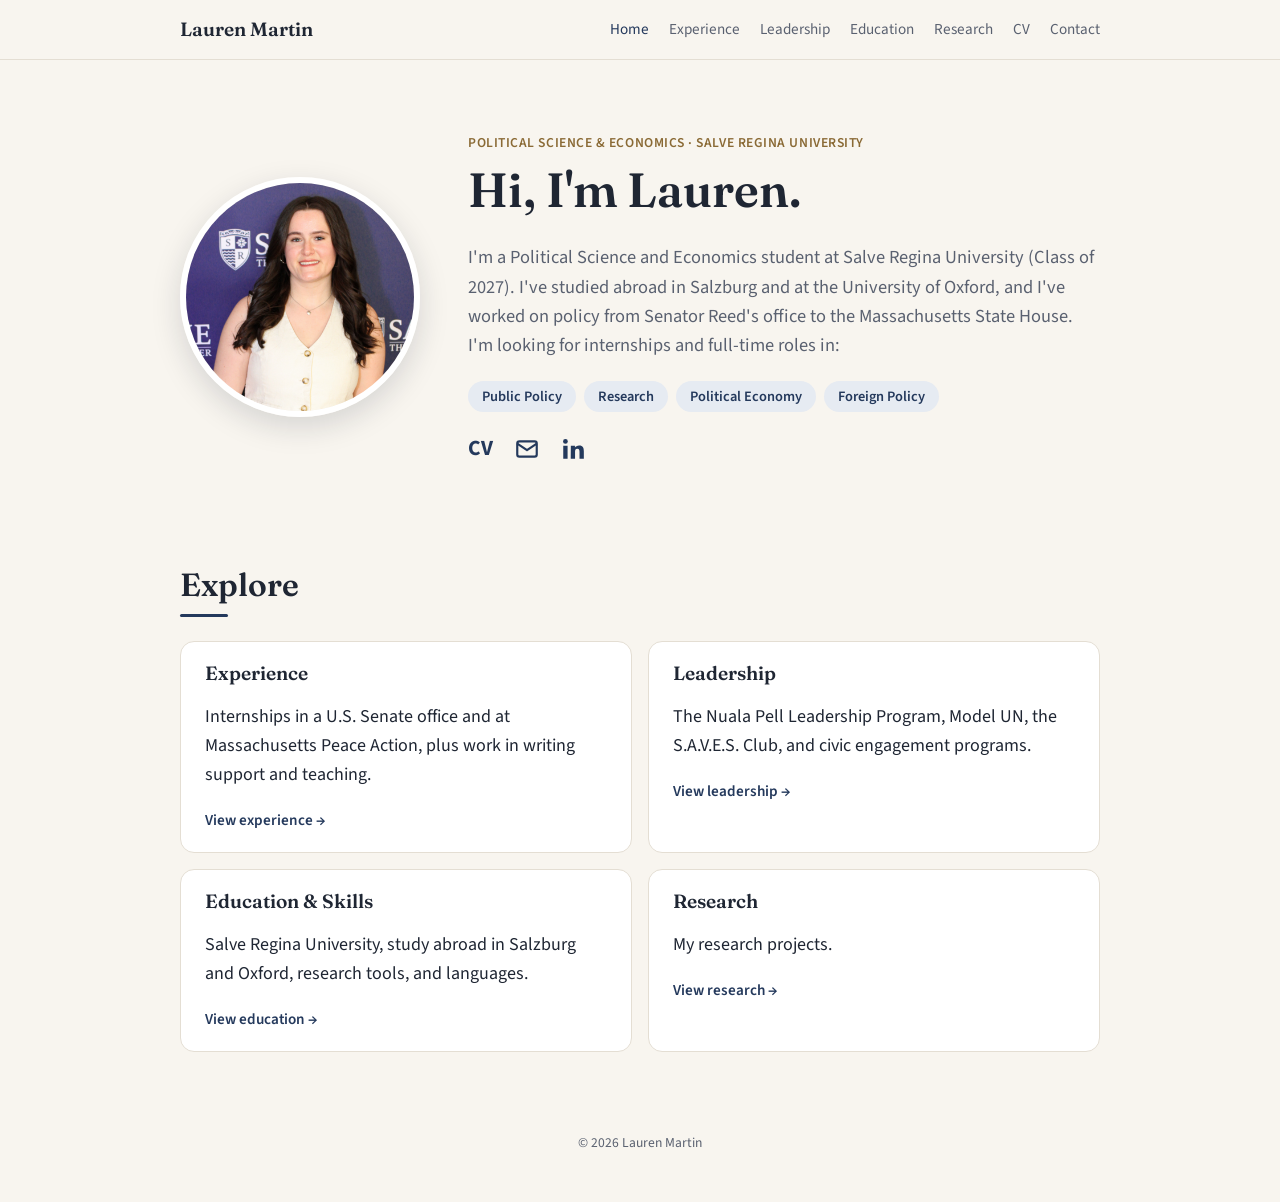
==== index.html @ 4d29168d "Initial version of personal website Co-Authored-By: Claude Opus 5.5 <noreply@anthropic.com>" ====
<!DOCTYPE html>
<html lang="en">
<head>
  <meta charset="UTF-8">
  <meta name="viewport" content="width=device-width, initial-scale=1">
  <title>Lauren Martin</title>
  <meta name="description" content="Lauren Martin, Political Science & Economics student at Salve Regina University, interested in public policy, research, political economy, and foreign policy.">
  <link rel="preconnect" href="https://fonts.googleapis.com">
  <link rel="preconnect" href="https://fonts.gstatic.com" crossorigin>
  <link href="https://fonts.googleapis.com/css2?family=Fraunces:opsz,wght@9..144,600&family=Source+Sans+3:wght@400;600&display=swap" rel="stylesheet">
  <link rel="stylesheet" href="styles.css">
</head>
<body>

  <nav class="nav">
    <div class="wrap">
      <a class="brand" href="index.html">Lauren Martin</a>
      <ul>
        <li><a class="link current" href="index.html">Home</a></li>
        <li><a class="link" href="experience.html">Experience</a></li>
        <li><a class="link" href="leadership.html">Leadership</a></li>
        <li><a class="link" href="education.html">Education</a></li>
        <li><a class="link" href="research.html">Research</a></li>
        <li><a class="link" href="cv.html">CV</a></li>
        <li><a class="link" href="contact.html">Contact</a></li>
      </ul>
    </div>
  </nav>

  <!-- Intro -->
  <header class="hero">
    <div class="wrap">
      <img src="headshot.png" alt="Portrait of Lauren Martin">
      <div>
        <p class="eyebrow">Political Science &amp; Economics · Salve Regina University</p>
        <h1>Hi, I'm Lauren.</h1>
        <p class="lead">
          I'm a Political Science and Economics student at Salve Regina University
          (Class of 2027). I've studied abroad in Salzburg and at the University of Oxford,
          and I've worked on policy from Senator Reed's office to the Massachusetts State House.
          I'm looking for internships and full-time roles in:
        </p>
        <ul class="tags">
          <li>Public Policy</li>
          <li>Research</li>
          <li>Political Economy</li>
          <li>Foreign Policy</li>
        </ul>
        <div class="hero-actions">
          <div class="icon-links">
            <a class="cv-icon" href="Lauren-Martin-CV.pdf" download aria-label="Download CV" title="Download CV">CV</a>
            <a href="mailto:laurenrmartin9@gmail.com" aria-label="Email" title="Email">
              <svg viewBox="0 0 24 24" fill="none" stroke="currentColor" stroke-width="2" stroke-linejoin="round" aria-hidden="true"><rect x="3" y="5" width="18" height="14" rx="2"/><path d="m3 7 9 6 9-6"/></svg>
            </a>
            <a href="https://www.linkedin.com/in/lauren-r-martin9" target="_blank" rel="noopener" aria-label="LinkedIn" title="LinkedIn">
              <svg viewBox="0 0 24 24" fill="currentColor" aria-hidden="true"><rect x="3" y="9" width="4" height="12"/><circle cx="5" cy="5" r="2.2"/><path d="M10 9h3.8v1.7c.6-1 1.9-2 3.9-2 3.6 0 4.3 2.4 4.3 5.4V21h-4v-6c0-1.5 0-3.3-2-3.3s-2.1 1.5-2.1 3.2V21h-4z"/></svg>
            </a>
          </div>
        </div>
      </div>
    </div>
  </header>

  <!-- Links to the other pages -->
  <main class="wrap">
    <section>
      <h2>Explore</h2>
      <div class="explore">
        <a class="card" href="experience.html">
          <h3>Experience</h3>
          <p>Internships in a U.S. Senate office and at Massachusetts Peace Action, plus work in writing support and teaching.</p>
          <p class="more">View experience →</p>
        </a>
        <a class="card" href="leadership.html">
          <h3>Leadership</h3>
          <p>The Nuala Pell Leadership Program, Model UN, the S.A.V.E.S. Club, and civic engagement programs.</p>
          <p class="more">View leadership →</p>
        </a>
        <a class="card" href="education.html">
          <h3>Education &amp; Skills</h3>
          <p>Salve Regina University, study abroad in Salzburg and Oxford, research tools, and languages.</p>
          <p class="more">View education →</p>
        </a>
        <a class="card" href="research.html">
          <h3>Research</h3>
          <p>My research projects.</p>
          <p class="more">View research →</p>
        </a>
      </div>
    </section>
  </main>

  <footer>© 2026 Lauren Martin</footer>

</body>
</html>
---- styles.css ----
/* Lauren Martin — personal site styles */

:root {
  --bg: #f8f5ef;
  --surface: #ffffff;
  --text: #1f2633;
  --muted: #5a6170;
  --accent: #24395c;      /* navy */
  --accent-soft: #e6ebf2;
  --sage: #8a6a35;        /* sand */
  --border: #e4ded3;
  --radius: 14px;
  --max: 960px;
}

* { box-sizing: border-box; }

html { scroll-behavior: smooth; }

body {
  margin: 0;
  background: var(--bg);
  color: var(--text);
  font-family: "Source Sans 3", "Segoe UI", sans-serif;
  font-size: 18px;
  line-height: 1.6;
}

h1, h2, h3 {
  font-family: "Fraunces", Georgia, serif;
  font-weight: 600;
  line-height: 1.2;
  margin: 0 0 0.5em;
}

a { color: var(--accent); }

.wrap {
  max-width: var(--max);
  margin: 0 auto;
  padding: 0 20px;
}

/* ---------- Navigation ---------- */
.nav {
  position: sticky;
  top: 0;
  z-index: 10;
  background: rgba(248, 245, 239, 0.92);
  backdrop-filter: blur(6px);
  border-bottom: 1px solid var(--border);
}
.nav .wrap {
  display: flex;
  align-items: center;
  justify-content: space-between;
  gap: 16px;
  padding-top: 14px;
  padding-bottom: 14px;
  flex-wrap: wrap;
}
.nav .brand {
  font-family: "Fraunces", Georgia, serif;
  font-size: 1.2rem;
  font-weight: 600;
  color: var(--text);
  text-decoration: none;
}
.nav ul {
  list-style: none;
  display: flex;
  flex-wrap: wrap;
  gap: 4px 20px;
  margin: 0;
  padding: 0;
}
.nav a.link {
  color: var(--muted);
  text-decoration: none;
  font-size: 0.95rem;
}
.nav a.link:hover,
.nav a.link.current { color: var(--accent); }

/* ---------- Hero ---------- */
.hero {
  padding: 72px 0 56px;
}
.hero .wrap {
  display: grid;
  grid-template-columns: 240px 1fr;
  gap: 48px;
  align-items: center;
}
.hero img {
  width: 240px;
  height: 240px;
  object-fit: cover;
  object-position: center 20%;
  border-radius: 50%;
  border: 6px solid var(--surface);
  box-shadow: 0 10px 30px rgba(20, 30, 50, 0.15);
}
.hero .eyebrow {
  color: var(--sage);
  font-weight: 600;
  letter-spacing: 0.04em;
  text-transform: uppercase;
  font-size: 0.85rem;
  margin: 0 0 8px;
}
.hero h1 { font-size: 3rem; }
.hero .lead {
  font-size: 1.15rem;
  color: var(--muted);
  margin: 0 0 20px;
}
.tags {
  display: flex;
  flex-wrap: wrap;
  gap: 8px;
  padding: 0;
  margin: 0 0 24px;
  list-style: none;
}
.tags li {
  background: var(--accent-soft);
  color: var(--accent);
  border-radius: 999px;
  padding: 4px 14px;
  font-size: 0.9rem;
  font-weight: 600;
}
.button {
  display: inline-block;
  background: var(--accent);
  color: #fff;
  text-decoration: none;
  padding: 10px 22px;
  border-radius: 999px;
  font-weight: 600;
}
.button:hover { background: #1a2a45; }
.button-outline {
  background: transparent;
  color: var(--accent);
  border: 2px solid var(--accent);
  padding: 8px 20px;
}
.button-outline:hover { background: var(--accent); color: #fff; }
.contact-buttons {
  display: flex;
  flex-wrap: wrap;
  justify-content: center;
  gap: 12px;
}

/* ---------- Home: button + icon links ---------- */
.hero-actions {
  display: flex;
  align-items: center;
  flex-wrap: wrap;
  gap: 16px 28px;
}
.icon-links {
  display: flex;
  align-items: center;
  gap: 20px;
}
.icon-links a {
  color: var(--accent);
  text-decoration: none;
  display: inline-flex;
  align-items: center;
  transition: opacity 0.15s, transform 0.15s;
}
.icon-links a:hover {
  opacity: 0.75;
  transform: translateY(-2px);
}
.icon-links svg {
  width: 26px;
  height: 26px;
}
.icon-links .cv-icon {
  font-family: "Source Sans 3", "Segoe UI", sans-serif;
  font-weight: 700;
  font-size: 1.35rem;
  line-height: 1;
  letter-spacing: 0.02em;
}

/* ---------- Sections ---------- */
section { padding: 48px 0; }
section h2 {
  font-size: 2rem;
  margin-bottom: 24px;
}
section h2::after {
  content: "";
  display: block;
  width: 48px;
  height: 3px;
  background: var(--accent);
  margin-top: 10px;
  border-radius: 2px;
}

.cards {
  display: grid;
  gap: 16px;
}
.card {
  background: var(--surface);
  border: 1px solid var(--border);
  border-radius: var(--radius);
  padding: 20px 24px;
}
.card h3 {
  font-size: 1.2rem;
  margin-bottom: 2px;
}
.card .meta {
  color: var(--muted);
  font-size: 0.92rem;
  margin: 0 0 8px;
}
.card p:last-child { margin-bottom: 0; }

.two-col {
  display: grid;
  grid-template-columns: 1fr 1fr;
  gap: 16px;
}

.skills dt {
  font-weight: 600;
  color: var(--sage);
  margin-top: 12px;
}
.skills dt:first-child { margin-top: 0; }
.skills dd { margin: 2px 0 0; }

/* ---------- Contact / footer ---------- */
.contact {
  text-align: center;
  background: var(--accent-soft);
  border-radius: var(--radius);
  padding: 40px 24px;
}
.contact h2::after,
.contact .page-title::after { margin-left: auto; margin-right: auto; }
.contact p { color: var(--muted); }

footer {
  text-align: center;
  color: var(--muted);
  font-size: 0.85rem;
  padding: 32px 0 48px;
}

/* ---------- Inner pages ---------- */
.page-title {
  font-size: 2.6rem;
  margin: 0 0 8px;
}
.page-title::after {
  content: "";
  display: block;
  width: 48px;
  height: 3px;
  background: var(--accent);
  margin-top: 12px;
  border-radius: 2px;
}
.page-intro {
  color: var(--muted);
  font-size: 1.1rem;
  margin: 0 0 32px;
}
main.page { padding: 56px 20px 24px; }
main.page section { padding: 0 0 40px; }main.page section h2 { font-size: 1.6rem; }

/* ---------- CV-style list (organization / role / dates) ---------- */
.cv-list {
  display: grid;
  gap: 16px;
}
.cv-item {
  background: var(--surface);
  border: 1px solid var(--border);
  border-radius: var(--radius);
  padding: 20px 24px;
}
.cv-head {
  display: flex;
  justify-content: space-between;
  align-items: baseline;
  flex-wrap: wrap;
  gap: 0 24px;
}
.cv-item h3 {
  font-family: "Source Sans 3", "Segoe UI", sans-serif;
  font-weight: 400;
  font-size: 1.1rem;
  margin: 0;
}
.cv-item h3 strong { font-weight: 700; }
.cv-item p { margin: 0; }
.cv-dates {
  color: var(--muted);
  white-space: nowrap;
}
.cv-desc {
  color: var(--muted);
  font-size: 0.95rem;
  margin-top: 4px !important;
}

/* ---------- CV page ---------- */
.cv-actions {
  display: flex;
  flex-wrap: wrap;
  gap: 12px;
  margin: -12px 0 40px;
}
/* On the CV page, each section's entries sit together in one box */
.cv-page .cv-list {
  gap: 0;
  background: var(--surface);
  border: 1px solid var(--border);
  border-radius: var(--radius);
  overflow: hidden;
}
.cv-page .cv-item {
  border: none;
  border-radius: 0;
  border-bottom: 1px solid var(--border);
}
.cv-page .cv-item:last-child { border-bottom: none; }

/* ---------- Photos side by side at equal height ---------- */
/* Each photo's share of the row matches its shape (width ÷ height). */
.photo-pair {
  display: flex;
  gap: 12px;
  margin-top: 16px;
}
.photo-pair .wide { flex: 1.5 1 0; }   /* landscape, 3:2 */
.photo-pair img {
  display: block;
  width: 100%;
  height: auto;
  border-radius: 10px;
}

/* ---------- Design gallery ---------- */
.gallery-title {
  font-family: "Fraunces", Georgia, serif;
  font-weight: 600;
  font-size: 1.05rem;
  margin: 20px 0 12px;
}
.gallery {
  display: grid;
  grid-template-columns: repeat(auto-fill, minmax(180px, 1fr));
  gap: 16px;
}
.gallery figure { margin: 0; }
.gallery img {
  display: block;
  width: 100%;
  aspect-ratio: 4 / 5;
  object-fit: cover;
  border-radius: 10px;
  border: 1px solid var(--border);
  transition: transform 0.15s, box-shadow 0.15s;
}
.gallery a:hover img {
  transform: translateY(-3px);
  box-shadow: 0 8px 20px rgba(20, 30, 50, 0.15);
}
.gallery figcaption {
  color: var(--muted);
  font-size: 0.88rem;
  margin-top: 6px;
  text-align: center;
}

/* ---------- Home "explore" links ---------- */
.explore {
  display: grid;
  grid-template-columns: repeat(2, 1fr);
  gap: 16px;
}
.explore a {
  display: block;
  text-decoration: none;
  color: var(--text);
  transition: border-color 0.15s, transform 0.15s;
}
.explore a:hover {
  border-color: var(--accent);
  transform: translateY(-2px);
}
.explore .more {
  color: var(--accent);
  font-weight: 600;
  font-size: 0.95rem;
}

/* ---------- Placeholder page ---------- */
.coming-soon {
  text-align: center;
  padding: 96px 0;
}
.coming-soon p { color: var(--muted); }

/* ---------- Phones ---------- */
@media (max-width: 720px) {
  body { font-size: 17px; }
  .hero { padding: 40px 0 32px; }
  .hero .wrap {
    grid-template-columns: 1fr;
    text-align: center;
    gap: 24px;
  }
  .hero img { width: 180px; height: 180px; margin: 0 auto; }
  .hero h1 { font-size: 2.3rem; }
  .tags,
  .hero-actions { justify-content: center; }
  .two-col,
  .explore { grid-template-columns: 1fr; }
  .photo-pair { flex-direction: column; }  .photo-pair .wide { flex: none; }
  .page-title { font-size: 2.1rem; }
  main.page { padding-top: 36px; }
  .nav .wrap { justify-content: center; }
}
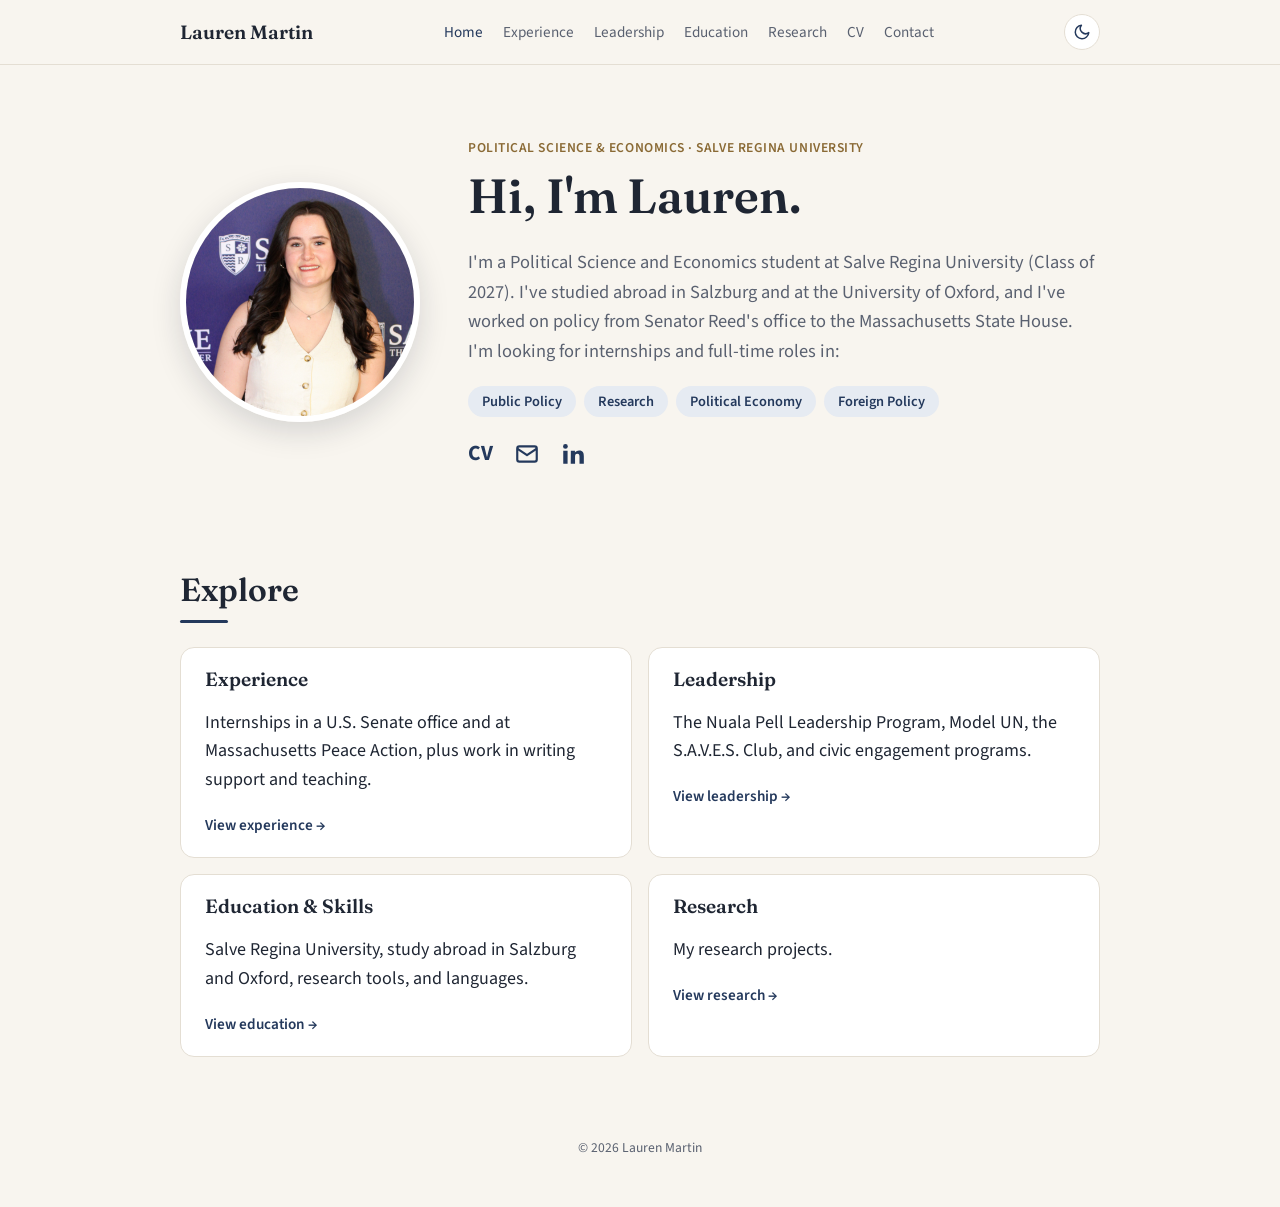
==== commit da63c72f: "Flip site icon colors and add light/dark mode toggle Co-Authored-By: Claude Opus 5.5 <noreply@anthro" ====
--- a/index.html
+++ b/index.html
@@ -8,7 +8,12 @@
   <link rel="preconnect" href="https://fonts.googleapis.com">
   <link rel="preconnect" href="https://fonts.gstatic.com" crossorigin>
   <link href="https://fonts.googleapis.com/css2?family=Fraunces:opsz,wght@9..144,600&family=Source+Sans+3:wght@400;600&display=swap" rel="stylesheet">
+  <link rel="icon" href="favicon.svg?v=3" type="image/svg+xml">
+  <link rel="icon" href="favicon-32.png?v=3" type="image/png" sizes="32x32">
+  <link rel="shortcut icon" href="favicon.ico?v=3">
+  <link rel="apple-touch-icon" href="apple-touch-icon.png?v=3">
   <link rel="stylesheet" href="styles.css">
+  <script src="theme.js"></script>
 </head>
 <body>
 
@@ -24,6 +29,10 @@
         <li><a class="link" href="cv.html">CV</a></li>
         <li><a class="link" href="contact.html">Contact</a></li>
       </ul>
+      <button class="theme-toggle" type="button" aria-label="Switch to dark mode" title="Switch to dark mode">
+        <svg class="icon-moon" viewBox="0 0 24 24" fill="none" stroke="currentColor" stroke-width="2" stroke-linecap="round" stroke-linejoin="round" aria-hidden="true"><path d="M21 12.8A9 9 0 1 1 11.2 3a7 7 0 0 0 9.8 9.8z"/></svg>
+        <svg class="icon-sun" viewBox="0 0 24 24" fill="none" stroke="currentColor" stroke-width="2" stroke-linecap="round" aria-hidden="true"><circle cx="12" cy="12" r="4.5"/><path d="M12 2v2M12 20v2M4.9 4.9l1.4 1.4M17.7 17.7l1.4 1.4M2 12h2M20 12h2M4.9 19.1l1.4-1.4M17.7 6.3l1.4-1.4"/></svg>
+      </button>
     </div>
   </nav>
 
--- a/styles.css
+++ b/styles.css
@@ -9,8 +9,47 @@
   --accent-soft: #e6ebf2;
   --sage: #8a6a35;        /* sand */
   --border: #e4ded3;
+  --accent-hover: #1a2a45;
+  --on-accent: #ffffff;   /* text on navy buttons */
+  --nav-bg: rgba(248, 245, 239, 0.92);
+  --shadow: rgba(20, 30, 50, 0.15);
   --radius: 14px;
   --max: 960px;
+  color-scheme: light;
+}
+
+/* Dark mode: follows the device setting unless the visitor picks a mode */
+@media (prefers-color-scheme: dark) {
+  :root:not([data-theme="light"]) {
+    --bg: #121821;
+    --surface: #1a2230;
+    --text: #ebe7df;
+    --muted: #a4abb8;
+    --accent: #9dbbe6;      /* light navy, readable on dark */
+    --accent-hover: #bcd2f0;
+    --on-accent: #121821;
+    --accent-soft: #233149;
+    --sage: #d4b37c;        /* sand */
+    --border: #2b3546;
+    --nav-bg: rgba(18, 24, 33, 0.92);
+    --shadow: rgba(0, 0, 0, 0.45);
+    color-scheme: dark;
+  }
+}
+:root[data-theme="dark"] {
+  --bg: #121821;
+  --surface: #1a2230;
+  --text: #ebe7df;
+  --muted: #a4abb8;
+  --accent: #9dbbe6;      /* light navy, readable on dark */
+  --accent-hover: #bcd2f0;
+  --on-accent: #121821;
+  --accent-soft: #233149;
+  --sage: #d4b37c;        /* sand */
+  --border: #2b3546;
+  --nav-bg: rgba(18, 24, 33, 0.92);
+  --shadow: rgba(0, 0, 0, 0.45);
+  color-scheme: dark;
 }
 
 * { box-sizing: border-box; }
@@ -46,7 +85,7 @@
   position: sticky;
   top: 0;
   z-index: 10;
-  background: rgba(248, 245, 239, 0.92);
+  background: var(--nav-bg);
   backdrop-filter: blur(6px);
   border-bottom: 1px solid var(--border);
 }
@@ -81,6 +120,26 @@
 }
 .nav a.link:hover,
 .nav a.link.current { color: var(--accent); }
+
+/* ---------- Light / dark toggle ---------- */
+.theme-toggle {
+  display: inline-flex;
+  align-items: center;
+  justify-content: center;
+  width: 36px;
+  height: 36px;
+  padding: 0;
+  border: 1px solid var(--border);
+  border-radius: 50%;
+  background: var(--surface);
+  color: var(--accent);
+  cursor: pointer;
+}
+.theme-toggle:hover { border-color: var(--accent); }
+.theme-toggle svg { width: 18px; height: 18px; }
+.theme-toggle .icon-sun { display: none; }
+:root[data-theme="dark"] .theme-toggle .icon-sun { display: block; }
+:root[data-theme="dark"] .theme-toggle .icon-moon { display: none; }
 
 /* ---------- Hero ---------- */
 .hero {
@@ -99,7 +158,7 @@
   object-position: center 20%;
   border-radius: 50%;
   border: 6px solid var(--surface);
-  box-shadow: 0 10px 30px rgba(20, 30, 50, 0.15);
+  box-shadow: 0 10px 30px var(--shadow);
 }
 .hero .eyebrow {
   color: var(--sage);
@@ -134,20 +193,20 @@
 .button {
   display: inline-block;
   background: var(--accent);
-  color: #fff;
+  color: var(--on-accent);
   text-decoration: none;
   padding: 10px 22px;
   border-radius: 999px;
   font-weight: 600;
 }
-.button:hover { background: #1a2a45; }
+.button:hover { background: var(--accent-hover); }
 .button-outline {
   background: transparent;
   color: var(--accent);
   border: 2px solid var(--accent);
   padding: 8px 20px;
 }
-.button-outline:hover { background: var(--accent); color: #fff; }
+.button-outline:hover { background: var(--accent); color: var(--on-accent); }
 .contact-buttons {
   display: flex;
   flex-wrap: wrap;
@@ -378,7 +437,7 @@
 }
 .gallery a:hover img {
   transform: translateY(-3px);
-  box-shadow: 0 8px 20px rgba(20, 30, 50, 0.15);
+  box-shadow: 0 8px 20px var(--shadow);
 }
 .gallery figcaption {
   color: var(--muted);
